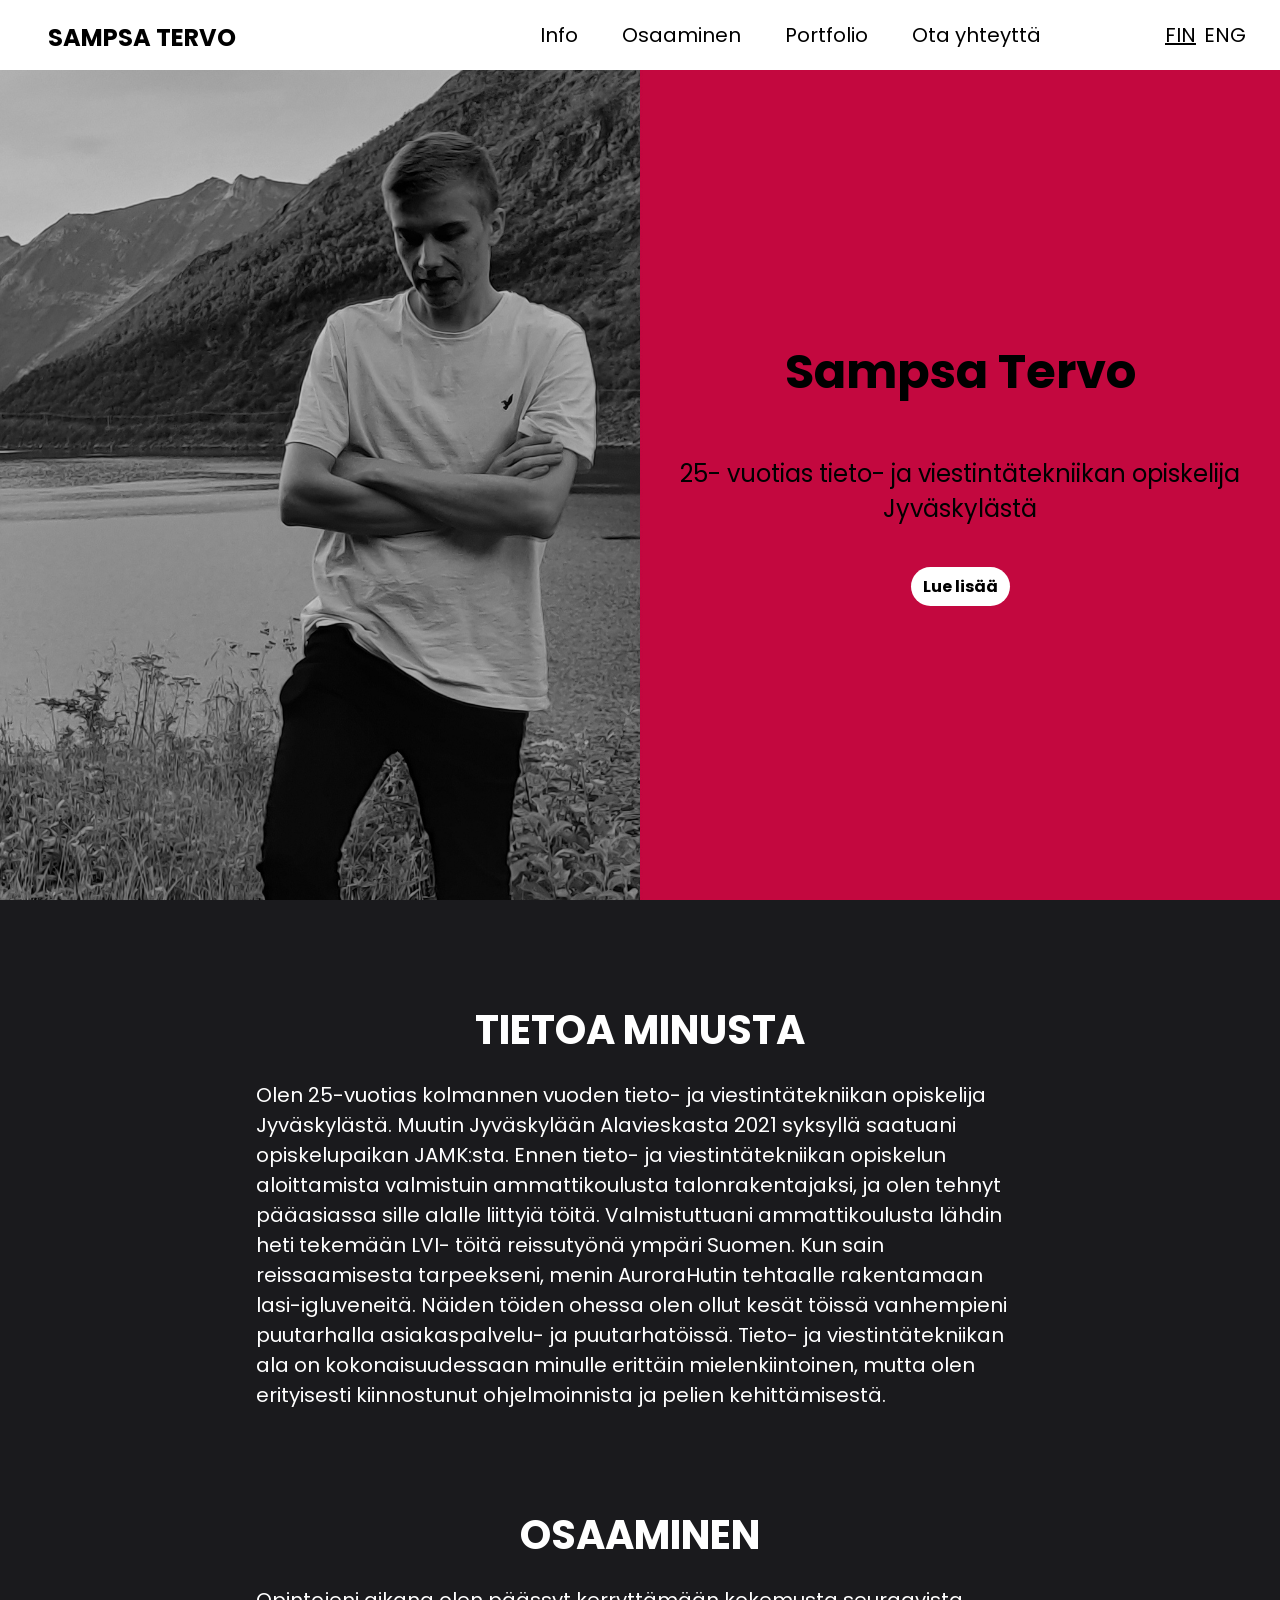
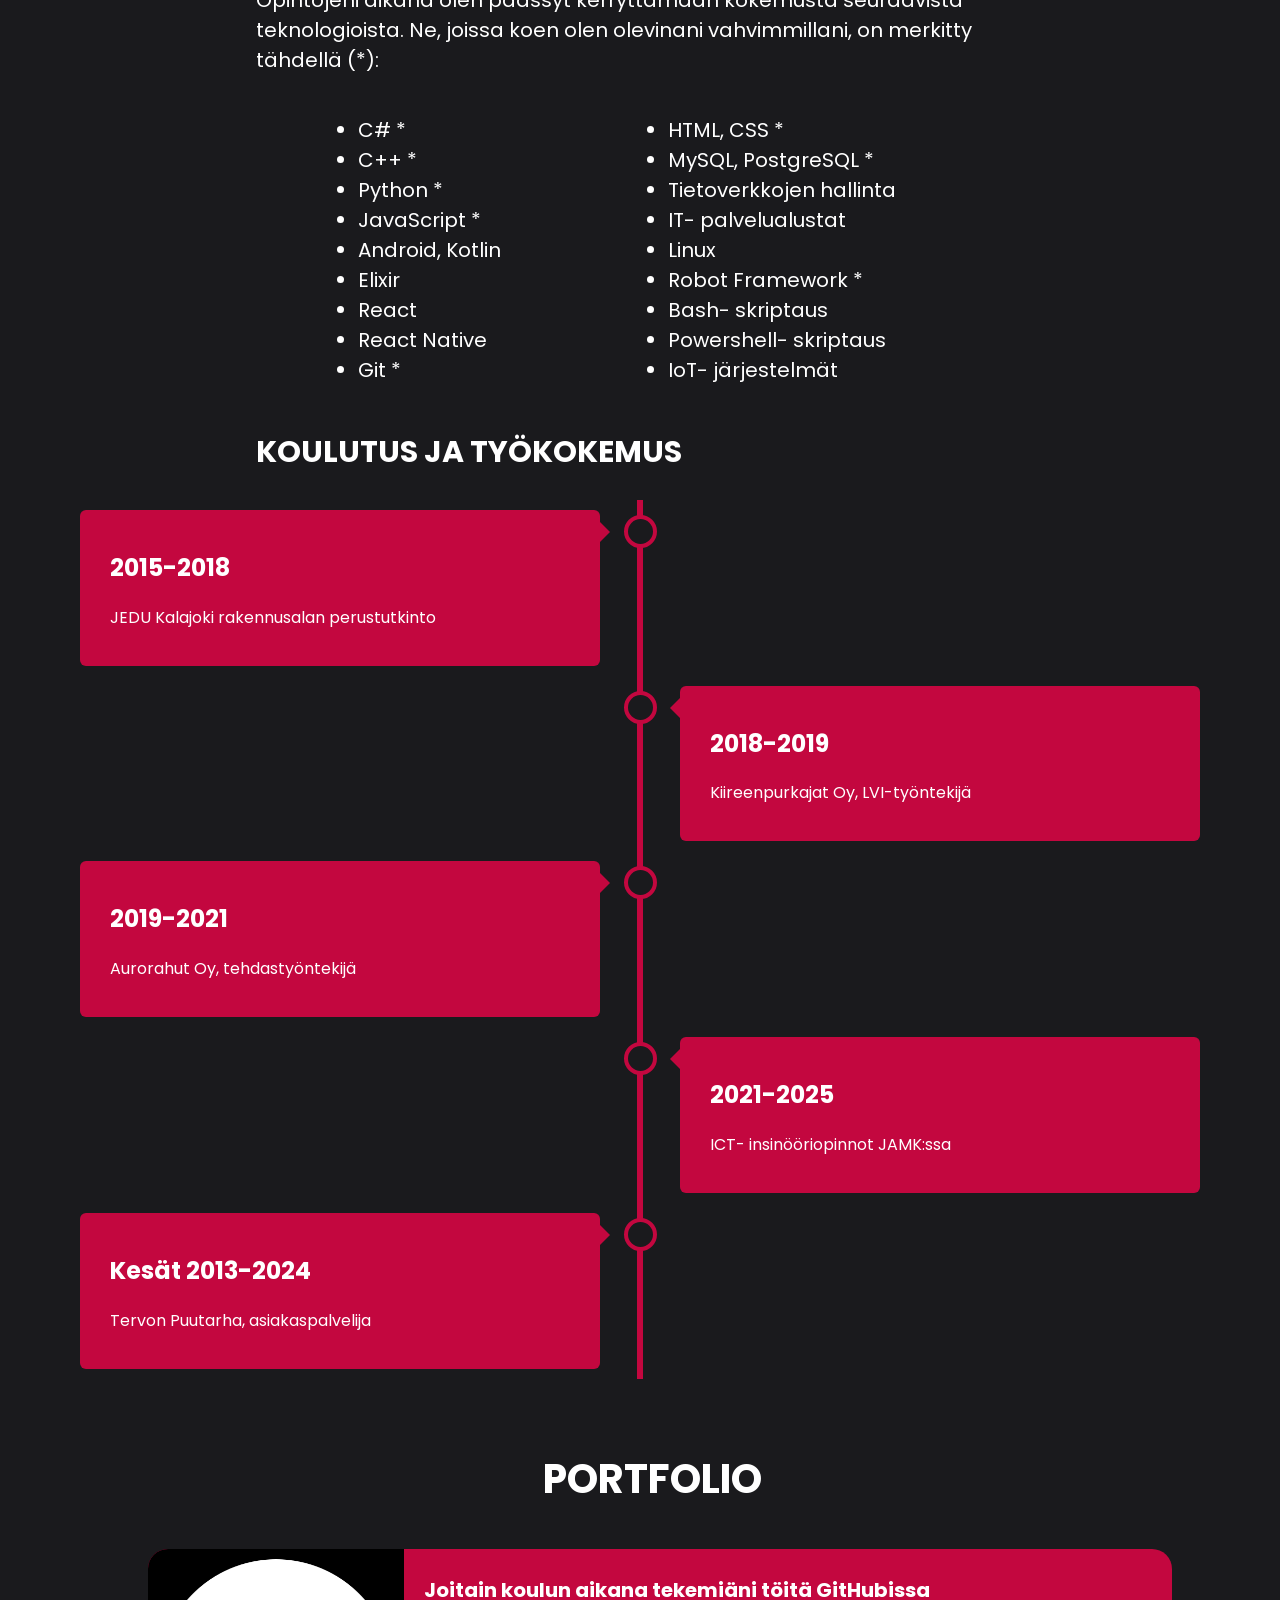
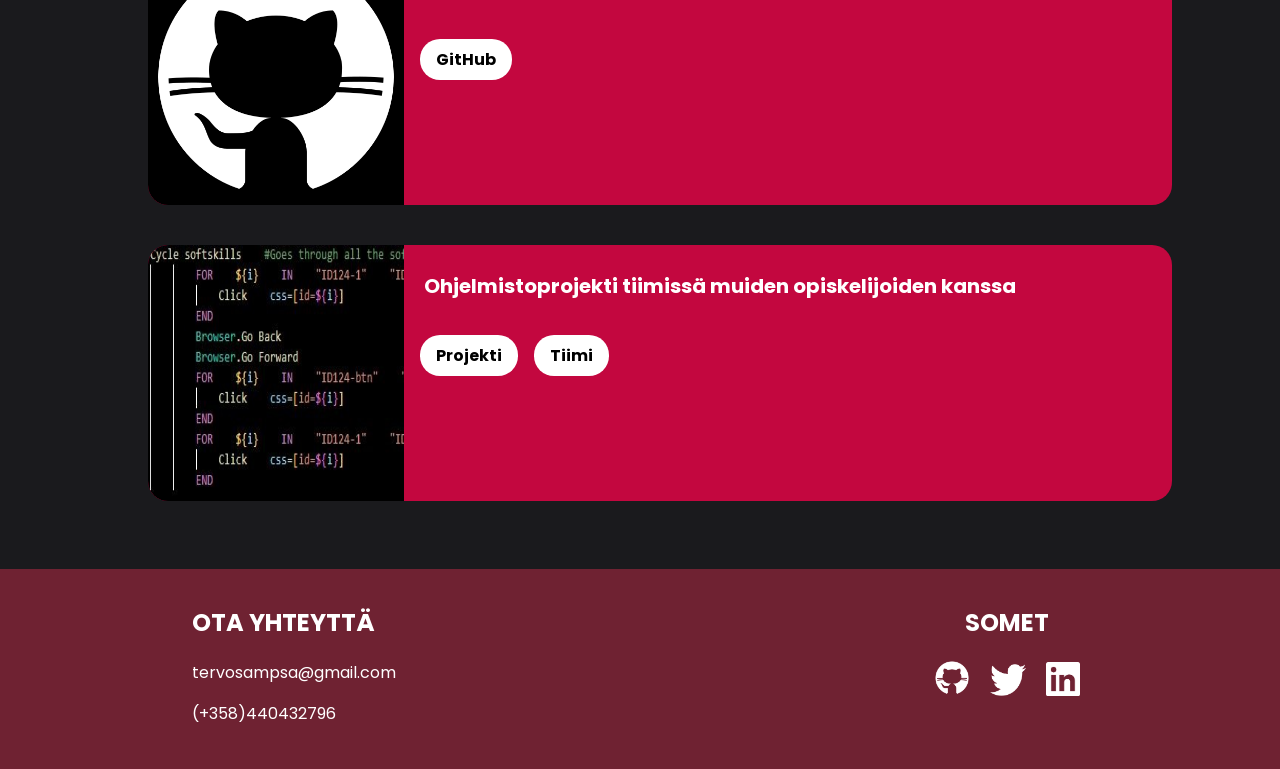
==== index_fi.html @ 3ce84e3d "initial commit" ====
<!DOCTYPE html>
<html lang="fi">
<head>
    <meta charset="UTF-8">
    <meta name="description" content="Sampsa Tervon kotisivut">
    <meta name="keywords" content="HTML, CSS, ICT, opiskelija, ohjelmoija">
    <meta name="author" content="Sampsa Tervo">
    <meta name="viewport" content="width=device-width, initial-scale=1.0">
    <link rel="stylesheet" href="Styles/main.css">
    <link rel="stylesheet" href="Styles/timeline.css">
    <title>Sampsa Tervo</title>
</head>

<body>
<div id="top"></div>
<nav id="navbar">
    <div class="navlinks">
        <a class="nametext" href="#first">SAMPSA TERVO</a>
        <div class="rightnav">
        <a class="navtext" href="#sec">Info</a>
        <a class="navtext" href="#third">Osaaminen</a>
        <a class="navtext" href="#fourth">Portfolio</a>
        <a class="navtext" href="#contact">Ota yhteyttä</a>
        <a id="fin" style="margin-left: 5em; text-decoration: underline; cursor:default;" class="langtext">FIN</a>
        <a id="eng" class="langtext" href="index.html">ENG</a>
        </div>
    </div>
</nav>



<div id="first"></div>
<div class="bannerpic">
  <div class="mobilelang">
    <a href="index.html" class="langtext">In English</a>
  </div>
  <div class="namebox">
    <h3>Sampsa Tervo</h3>
    <p class="headertext">25- vuotias tieto- ja viestintätekniikan opiskelija Jyväskylästä</p>
    <a href="#sec" class="headerlink">Lue lisää</a>
  </div>
</div>
<div id="sec"></div>
<div id="info">
    <h1>TIETOA MINUSTA</h1>
    <p class="ntext">Olen 25-vuotias kolmannen vuoden tieto- ja viestintätekniikan opiskelija Jyväskylästä. 
      Muutin Jyväskylään Alavieskasta 2021 syksyllä saatuani opiskelupaikan JAMK:sta. 
      Ennen tieto- ja viestintätekniikan opiskelun aloittamista valmistuin ammattikoulusta talonrakentajaksi, ja olen tehnyt pääasiassa sille alalle liittyiä töitä.
        Valmistuttuani ammattikoulusta lähdin heti tekemään LVI- töitä reissutyönä ympäri Suomen. 
        Kun sain reissaamisesta tarpeekseni, menin AuroraHutin tehtaalle rakentamaan lasi-igluveneitä. 
        Näiden töiden ohessa olen ollut kesät töissä vanhempieni puutarhalla asiakaspalvelu- ja puutarhatöissä.
        Tieto- ja viestintätekniikan ala on kokonaisuudessaan minulle erittäin mielenkiintoinen, 
        mutta olen erityisesti kiinnostunut ohjelmoinnista ja pelien kehittämisestä.</p>
</div>

<div id="third"></div>
<div id="exp">
    <h1>OSAAMINEN</h1>
    <p>Opintojeni aikana olen päässyt kerryttämään kokemusta seuraavista teknologioista. Ne, joissa koen olen olevinani vahvimmillani, on merkitty tähdellä (*): </p>

    <div class="exps">
      <table>
      <ul>
        <li>C# *</li>
        <li>C++ *</li>
        <li>Python *</li>
        <li>JavaScript *</li>
        <li>Android, Kotlin</li>
        <li>Elixir</li>
        <li>React</li>
        <li>React Native</li>
        <li>Git *</li>
        
        
        
      </ul>
    </table>
    <table>
      <ul>
        <li>HTML, CSS *</li>
        <li>MySQL, PostgreSQL *</li>
        <li>Tietoverkkojen hallinta</li>
        <li>IT- palvelualustat</li>
        <li>Linux</li>
        <li>Robot Framework *</li>
        <li>Bash- skriptaus</li>
        <li>Powershell- skriptaus</li>
        <li>IoT- järjestelmät</li>
      </ul>
    </table>
  </div>
      
      <h2>KOULUTUS JA TYÖKOKEMUS</h2>
</div>

<div id="a1">
    <div class="timeline">
        <div class="container left">
          <div class="content">
            <h2>2015-2018</h2>
            <p>JEDU Kalajoki rakennusalan perustutkinto</p>
          </div>
        </div>
        <div class="container right">
          <div class="content">
            <h2>2018-2019</h2>
            <p>Kiireenpurkajat Oy, LVI-työntekijä</p>
          </div>
        </div>
        <div class="container left">
            <div class="content">
              <h2>2019-2021</h2>
              <p>Aurorahut Oy, tehdastyöntekijä</p>
            </div>
        </div>
        <div class="container right">
            <div class="content">
              <h2>2021-2025</h2>
              <p>ICT- insinööriopinnot JAMK:ssa</p>
            </div>
        </div>
        <div class="container left">
          <div class="content">
            <h2>Kesät 2013-2024</h2>
            <p>Tervon Puutarha, asiakaspalvelija</p>
          </div>
        </div>
    </div>
</div>

<div id="fourth"></div>

<div id="portfolio">
  <h1 class="extra">PORTFOLIO</h1>
  <div class="boxes">
    <div class="pfbox">
      <img class="pfimage" src="Images/github_w.png">
      <h4 class="py">Joitain koulun aikana tekemiäni töitä GitHubissa</h4><br><br><br>
      <div class="pflinks">
      <a target="_blank" href="https://github.com/saterii" class="pflink">GitHub</a>
      </div>
    </div>
    <div class="pfbox">
      <img class="pfimage" src="Images/js.JPG">
      <h4 class="ff">Ohjelmistoprojekti tiimissä muiden opiskelijoiden kanssa</h4><br><br><br>
      <div class="pflinks">
      <a target="_blank" href="https://it-ff-2023-t03.pages.labranet.jamk.fi/core/" class="pflink">Projekti</a> <a target="_blank" href="https://it-ff-2023-t03.pages.labranet.jamk.fi/site/" class="pflink">Tiimi</a>
      </div>
    </div>
  </div>
</div>

<footer id="contact">
  <div class="box_left">
    <h2>OTA YHTEYTTÄ</h2>
    <p>tervosampsa@gmail.com</p>
    <p>(+358)440432796</p>
  </div>
  <div class="box_right">
    <h2>SOMET</h2>
    <a class="somelogo" href="https://www.github.com/saterii"><img alt="github logo" src="Images/github_w.png" width="36" height="36"></a>
    <a class="somelogo" href="https://www.twitter.com/TervoSampsa"><img alt="Twitter logo" src="Images/twitter_w.png" width="36" height="32"></a>
    <a class="somelogo" href="https://www.linkedin.com/in/sampsa-tervo-393a06249/"><img alt="Facebook logo" src="Images/linkedin_w.png" width="34" height="34"></a>
  </div>
</footer>




<script>
    window.onscroll = function() {myFunction()};
    var navbar = document.getElementById("navbar");
    var sticky = navbar.offsetTop;
    
    function myFunction() {
      if (window.pageYOffset > sticky) {
        navbar.classList.add("sticky");
      } else {
        navbar.classList.remove("sticky");
      }
    }
</script>
</body>
</html>
---- Styles/main.css ----
@import url('https://fonts.googleapis.com/css?family=Poppins:200,300,400,500,600,700,800,900&display=swap');

html{
    font-family: "Poppins", sans-serif;
    scroll-behavior: smooth;
    color: white;
    height: 100vh;
    margin: 0;
}
body{
    height: 100%;
    margin: 0;
    background-color: #1A1A1D;
    overflow-y: auto;
}

h1{
    margin-bottom: 0;
    text-align: center;
}
h3{
    font-size: 3em;
}

.ntext{
    font-size: 1em;
}
nav{
    margin: 0;
    padding: 0;
    background-color: none;
    position: absolute;
    right: 0;
}
.navtext{
    padding: 1em;
    font-size: 1.25em;
}
.nametext{
    padding-left: 2em;
    left: 0;
    position: fixed;
    border: none;
    font-weight: bold;
    font-size: 1.5em;
}

#info, #exp, #portfolio{
    text-align: left;
    width: 60%;
    margin: 0 auto;
    margin-top: 5em;
    font-size: 1.25em;;
}
#exp{
    margin-top: 0;
}
#portfolio{
    margin-top: 3.5em;
    width: 80%;
}
.sticky {
    position: fixed;
    width: 100%;
    background-color: white;
    z-index: 10;
    transition: 0.5s;
}
.bannerpic{
    background-image: url("../Images/maisema3.jpg");
    background-position: center;
    background-repeat: no-repeat;
    background-size: cover;
    height: 100%;
}
.navlinks {
    width: max-content;
    padding: 20px 0 20px 0;
    float: right;
}
.navtext, .navtext:active, .nametext, .nametext:active{
    color: black;
    text-decoration: none;
}
.navtext:hover{
    text-decoration: underline;
}
.nametext:hover{
    font-weight:900;
}
footer{
    background-color: #6F2232;
    padding: 1em 5em 5em 5em;
    height: 200px;
    margin-top: 3em;
    display: block;
    float: left;
    width: 100%;
}

#third{
    margin-bottom: 95px;
}
.rightnav{
    width: 50%;
    display: inline;
    margin-right: 2em;
}
.box_left{
    margin-left: 10%;
    display: block;
    float: left;
    text-align: left;
}
.box_right{
    margin-right: 10%;
    float: right;
    display: inline;
    text-align: center;
    overflow: hidden;
}
.somelogo{
    padding: 0.5em;
}
.langtext{
    text-decoration: none;
    color: black;
    font-size: 1.25em;
    margin: 0 0.1em 0 0.1em;
}
.langtext:hover{
    text-decoration: underline;
}
.active{
    text-decoration: underline;
}
.namebox{
    position: absolute;
    right: 0;
    top: 32%;
    width: 50%;
    text-align: center;
    color: black;
}
.headertext{
    font-size: 1.5em;
    margin-bottom: 2em;
}
.headerlink{
    background-color: white;
    color: black;
    padding: 0.5em 0.75em;
    border-radius: 20px;
    font-weight: bold;
    text-decoration: none;
}
.pfbox{
    width: 100%;
    background-color: white;
    display: block;
    float: left;
    border-radius: 1em;
    padding: 0;
    margin: 1em;
    background-color: #C3073F;
}
.boxes{
    margin: 0 auto;
    text-align: center;
    width: 100%;
}
.pfimage{
    border-radius: 1em 0 0 1em;
    float: left;
    max-width: 290px;
    width: 30%;
    height: 100%;
}
h4{
    float: left;
    margin-left: 1em;
    display: block;
    font-size: 100%;
}
.pflink{
    background-color: white;
    color: black;
    border-radius: 20px;
    font-weight: bold;
    text-decoration: none;
    display: block;
    float: left;
    font-size: 0.8em;
    margin-left: 1em;
    padding: 0.5em 1em 0.5em 1em;
}
.pflink:hover{
    border: 0.15em solid white;
    margin-left: 0.925em;
    padding: 0.45em 0.95em 0.45em 0.95em;
}
.pfp{
    display: none;
}
.extra{
    margin-left: 0.6em;
    margin-bottom: 0.5em;
}
.mobilelang{
    display: none;
}

.exps{
    display: flex;
    flex-wrap: wrap;
    justify-content: space-evenly;

}
.pfimage{height: 256px; width: 256px; background-color: black;}

.exps > table{

}

@media only screen and (max-width: 1000px){
    html{
        margin: 0;
    }
    .bannerpic{
        background-image: none;
        background-color: #C3073F;
        width: 100vw;
        height: max-content;
        margin: 0;
    }
    .pfp{
        display: block;
        background-image: url("../Images/omakuva.JPG");
        background-position: center;
        background-repeat: no-repeat;
        background-size: cover;
        margin: 1em auto;
        border-radius: 50em;
        height: 70vw;
        width: 70vw;
        border: 2px solid black;
        margin-bottom: 3em;
    }
    .namebox{
        position: relative;
        width: 100vw;
        height: 95vh;
        padding: 0;
        padding-top: 35vh;
    }
    body {
        width: 100vw;
        margin: 0;
      }
    h1{
        text-align: center;
        margin-bottom: 0.75em;
        max-width: 100vw;
    }
    p{
        margin: 0;
    }
    .pfimage{
        height: auto;
        min-width: 100%;
        max-width: 100%;
        max-height: 100%;
        border-radius: 1em 1em 0 0;
        margin: 0;
        padding: 0;
    }
    .pfbox{
        padding: 0;
        text-align: center;
        display: block;
        margin-left: 0;
    }
    h4{
        margin: 1em;
    }
    .pflinks{
        float:none;
        width: max-content;
        text-align: center;
        margin: 1em auto;
    }
    .pflink{
        margin: 0 0.5em 1em;
    }
    footer{
        width: 100%;
        height: min-content;
        margin-bottom: 0;
    }
    .box_left, .box_right{
        float: none;
        display: block;
        margin: 0 auto;
        text-align: center;
    }
    nav{
        display: none;
    }
    #info, #exp, #portfolio{
        width: 100%;
        padding-left: 0.5em;
        padding-right: 0.5em;
        padding-top: 2em;
        padding-bottom: 0;
        margin: 0;
    }
    .extra{
        margin: 0;
    }
    h2{
        text-align: center;
    }#third{
        margin-bottom: 0;
    }
    h3{
        margin-top: 0;
    }
    .headerlink{
        position: relative;
        
    }
    .mobilelang{
        display: block;
        float: none;
        height: 5vh;
        padding-top: 1em;
        text-align: right;
        margin-right: 1em;
    }
    .langtext{
        background-color: white;
        color: black;
        padding: 0.5em 0.75em;
        border-radius: 20px;
        text-decoration: none;
        font-size: 1em;
    }
}
@media only screen and (max-width: 1475px){
    nav{
        position: fixed;
        width: 100%;
        background-color: white;
        z-index: 10;
        transition: 0.5s;
    }
}
@media only screen and (max-width: 1250px) and (min-width: 1000px){
    .py{
        font-size: 0.95em;
        transition: 0.5s;
    }

}
@media only screen and (max-width: 1200px) and (min-width: 1000px){
    .py{
        font-size: 0.90em;
        transition: 0.5s;
    }
}
@media only screen and (max-width: 1150px) and (min-width: 1000px){
    .py{
        font-size: 0.85em;
        transition: 0.5s;
    }
    .dt{
        font-size: 0.9em;
        transition: 0.5s;
    }
    .ff{
        font-size: 0.95em;
        transition: 0.5s;
    }
}
@media only screen and (max-width: 1065px) and (min-width: 1000px){
    .py{
        font-size: 0.78em;
        transition: 0.5s;
    }
    .dt{
        font-size: 0.85em;
        transition: 0.5s;
    }
    .ff{
        font-size: 0.88em;
        transition: 0.5s;
    }
}
---- Styles/timeline.css ----
* {
    box-sizing: border-box;
  }
    
  /* The actual timeline (the vertical ruler) */
  .timeline {
    position: relative;
    max-width: 1200px;
    margin: 0 auto;
  }
  
  /* The actual timeline (the vertical ruler) */
  .timeline::after {
    content: '';
    position: absolute;
    width: 6px;
    background-color: #C3073F;
    top: 0;
    bottom: 0;
    left: 50%;
    margin-left: -3px;
  }
  
  /* Container around content */
  .container {
    padding: 10px 40px;
    position: relative;
    background-color: inherit;
    width: 50%;
  }
  
  /* The circles on the timeline */
  .container::after {
    content: '';
    position: absolute;
    width: 25px;
    height: 25px;
    right: -17px;
    background-color: #1A1A1D;
    border: 4px solid #C3073F;
    top: 15px;
    border-radius: 50%;
    z-index: 1;
  }
  
  /* Place the container to the left */
  .left {
    left: 0;
  }
  
  /* Place the container to the right */
  .right {
    left: 50%;
  }
  
  /* Add arrows to the left container (pointing right) */
  .left::before {
    content: " ";
    height: 0;
    position: absolute;
    top: 22px;
    width: 0;
    z-index: 1;
    right: 30px;
    border: medium solid white;
    border-width: 10px 0 10px 10px;
    border-color: transparent transparent transparent #C3073F;
  }
  
  /* Add arrows to the right container (pointing left) */
  .right::before {
    content: " ";
    height: 0;
    position: absolute;
    top: 22px;
    width: 0;
    z-index: 1;
    left: 30px;
    border: medium solid white;
    border-width: 10px 10px 10px 0;
    border-color: transparent #C3073F transparent transparent;
  }
  
  /* Fix the circle for containers on the right side */
  .right::after {
    left: -16px;
  }
  
  /* The actual content */
  .content {
    padding: 20px 30px;
    background-color: #C3073F;
    position: relative;
    border-radius: 6px;
  }
  
  /* Media queries - Responsive timeline on screens less than 600px wide */
  @media screen and (max-width: 600px) {
  /* Place the timelime to the left */
    .timeline::after {
      left: 31px;
    }
  
  /* Full-width containers */
    .container {
      width: 100%;
      padding-left: 70px;
      padding-right: 25px;
    }
  
  /* Make sure that all arrows are pointing leftwards */
    .container::before {
      left: 60px;
      border: medium solid white;
      border-width: 10px 10px 10px 0;
      border-color: transparent #C3073F transparent transparent;
    }
  
  /* Make sure all circles are at the same spot */
    .left::after, .right::after {
      left: 15px;
    }
  
  /* Make all right containers behave like the left ones */
    .right {
      left: 0%;
    }
  }
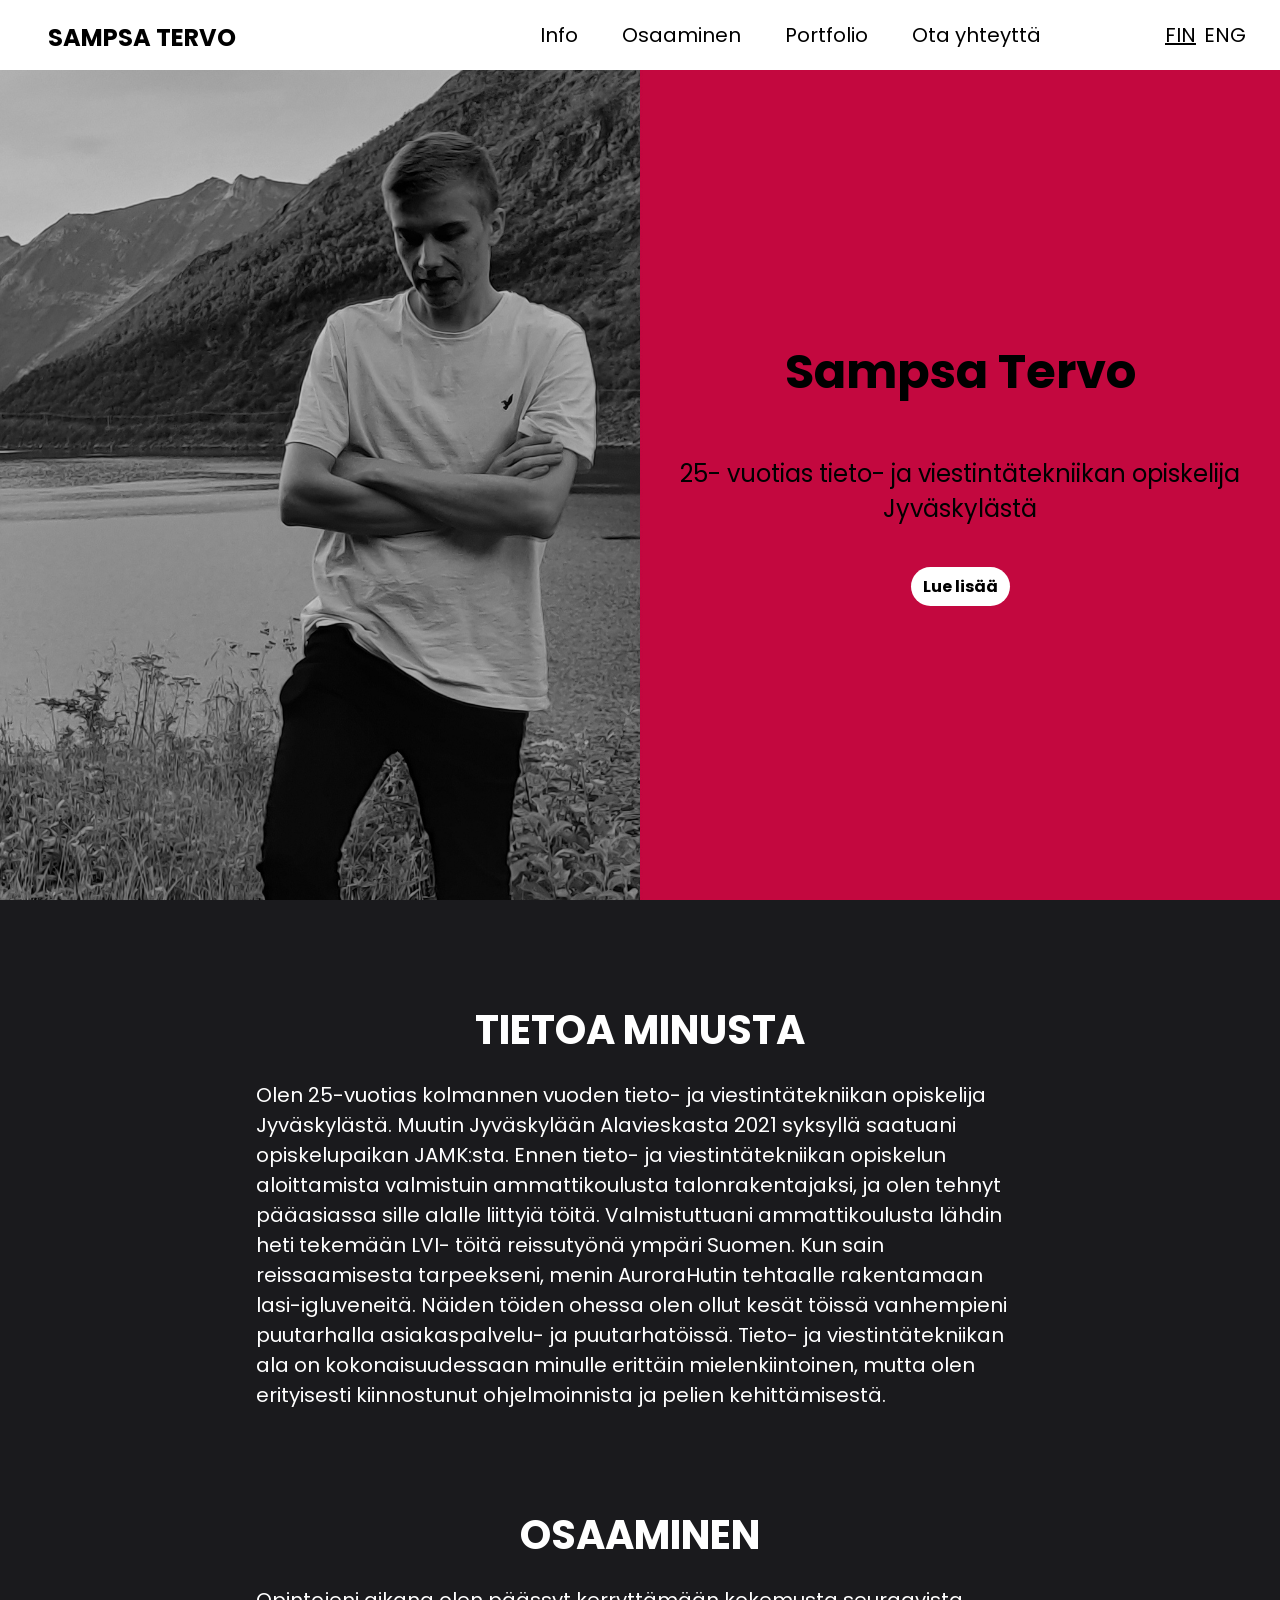
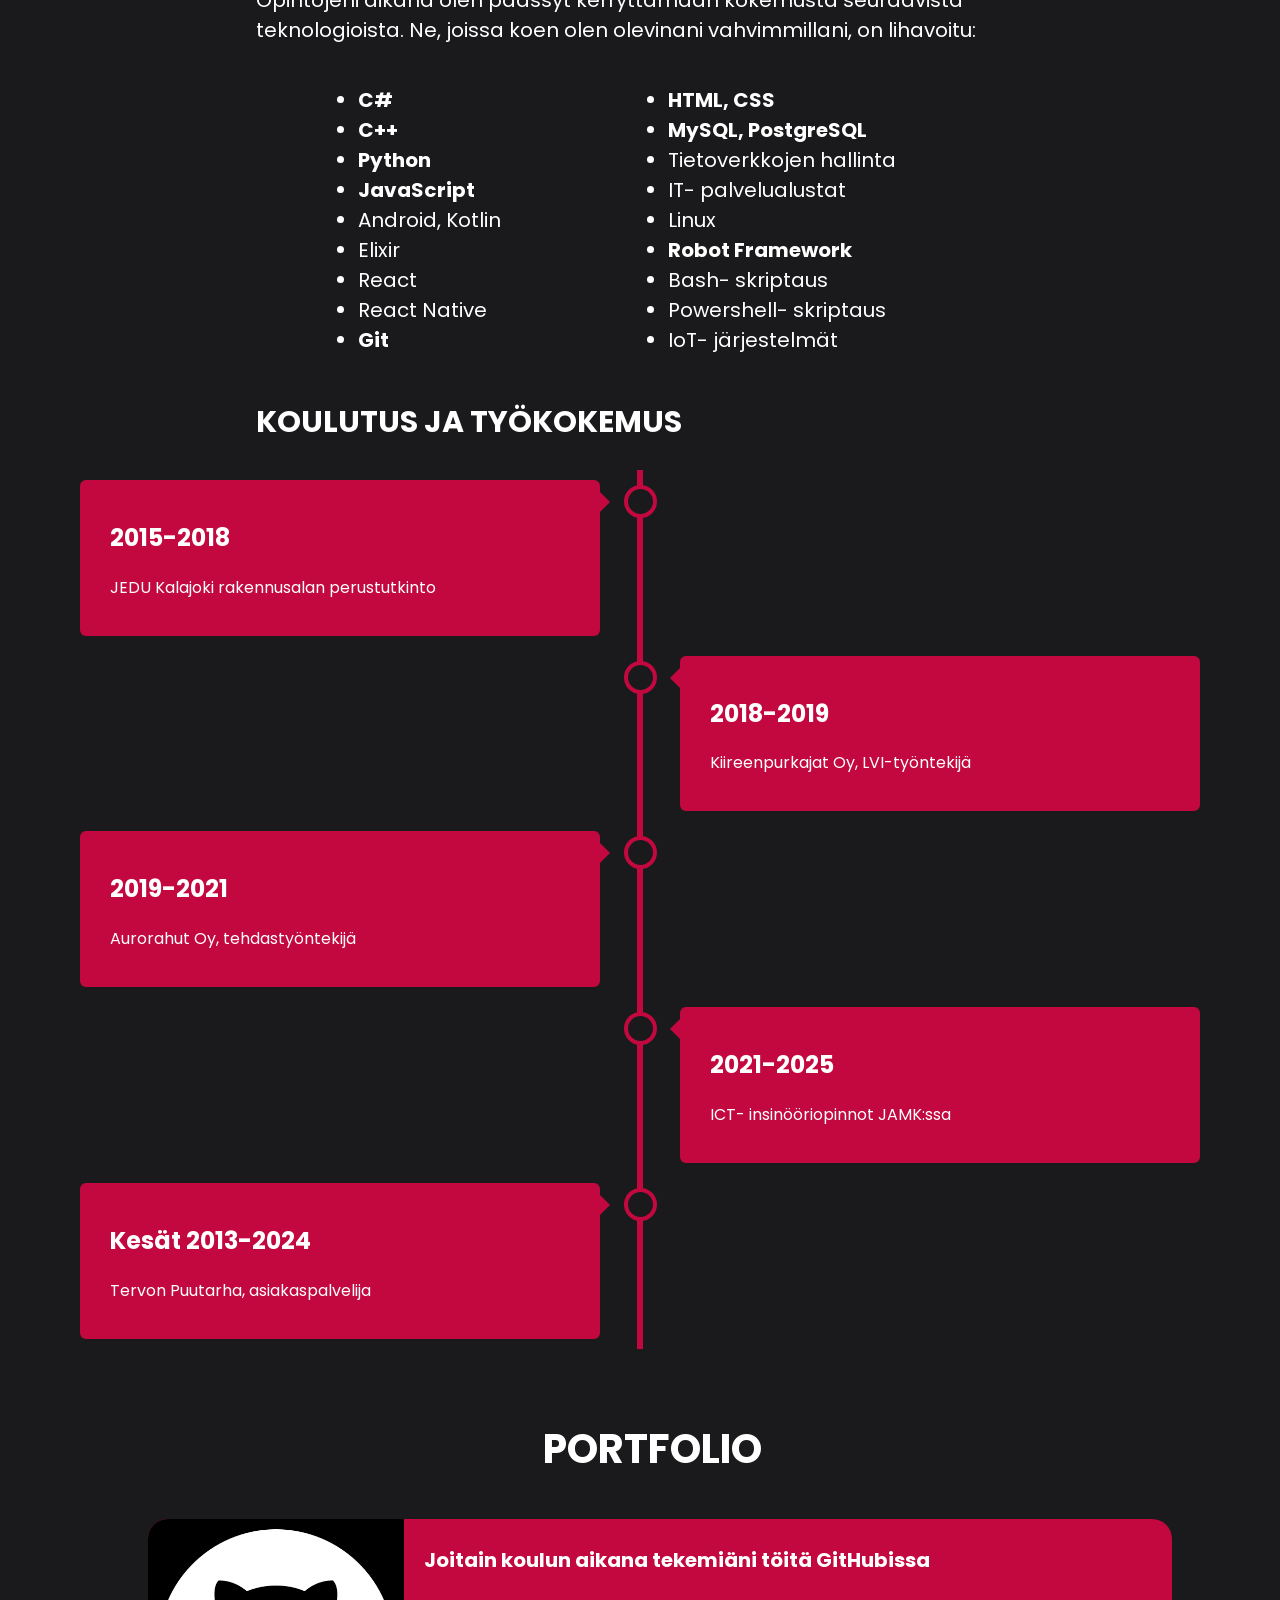
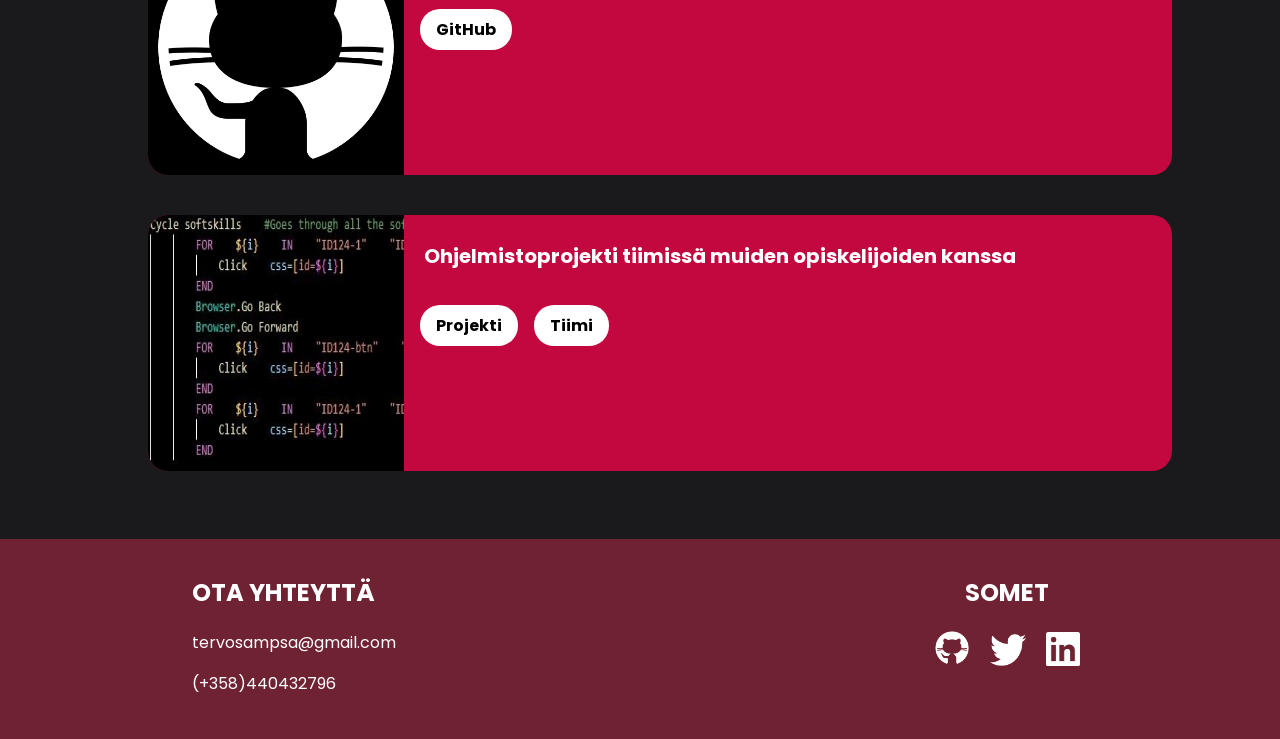
==== commit 15d73823: "make index fi match normal index" ====
--- a/index_fi.html
+++ b/index_fi.html
@@ -56,33 +56,30 @@
 <div id="third"></div>
 <div id="exp">
     <h1>OSAAMINEN</h1>
-    <p>Opintojeni aikana olen päässyt kerryttämään kokemusta seuraavista teknologioista. Ne, joissa koen olen olevinani vahvimmillani, on merkitty tähdellä (*): </p>
+    <p>Opintojeni aikana olen päässyt kerryttämään kokemusta seuraavista teknologioista. Ne, joissa koen olen olevinani vahvimmillani, on lihavoitu: </p>
 
     <div class="exps">
       <table>
       <ul>
-        <li>C# *</li>
-        <li>C++ *</li>
-        <li>Python *</li>
-        <li>JavaScript *</li>
+        <li style="font-weight: bold;">C#</li>
+        <li style="font-weight: bold;">C++</li>
+        <li style="font-weight: bold;">Python</li>
+        <li style="font-weight: bold;">JavaScript</li>
         <li>Android, Kotlin</li>
         <li>Elixir</li>
         <li>React</li>
         <li>React Native</li>
-        <li>Git *</li>
-        
-        
-        
+        <li style="font-weight: bold;">Git</li>
       </ul>
     </table>
     <table>
       <ul>
-        <li>HTML, CSS *</li>
-        <li>MySQL, PostgreSQL *</li>
+        <li style="font-weight: bold;">HTML, CSS</li>
+        <li style="font-weight: bold;">MySQL, PostgreSQL</li>
         <li>Tietoverkkojen hallinta</li>
         <li>IT- palvelualustat</li>
         <li>Linux</li>
-        <li>Robot Framework *</li>
+        <li style="font-weight: bold;">Robot Framework</li>
         <li>Bash- skriptaus</li>
         <li>Powershell- skriptaus</li>
         <li>IoT- järjestelmät</li>
--- a/Styles/main.css
+++ b/Styles/main.css
@@ -214,13 +214,13 @@
     display: flex;
     flex-wrap: wrap;
     justify-content: space-evenly;
-
-}
+    
+
+}
+
+
 .pfimage{height: 256px; width: 256px; background-color: black;}
 
-.exps > table{
-
-}
 
 @media only screen and (max-width: 1000px){
     html{
@@ -395,4 +395,18 @@
         font-size: 0.88em;
         transition: 0.5s;
     }
-}+}
+@media only screen and (max-width: 520px){
+    .exps > ul{
+        
+        margin-top: 0;
+        margin-bottom: 0;
+    }
+    
+    .exps{
+        
+        
+        text-align: left;
+        display: block;
+    }
+}
